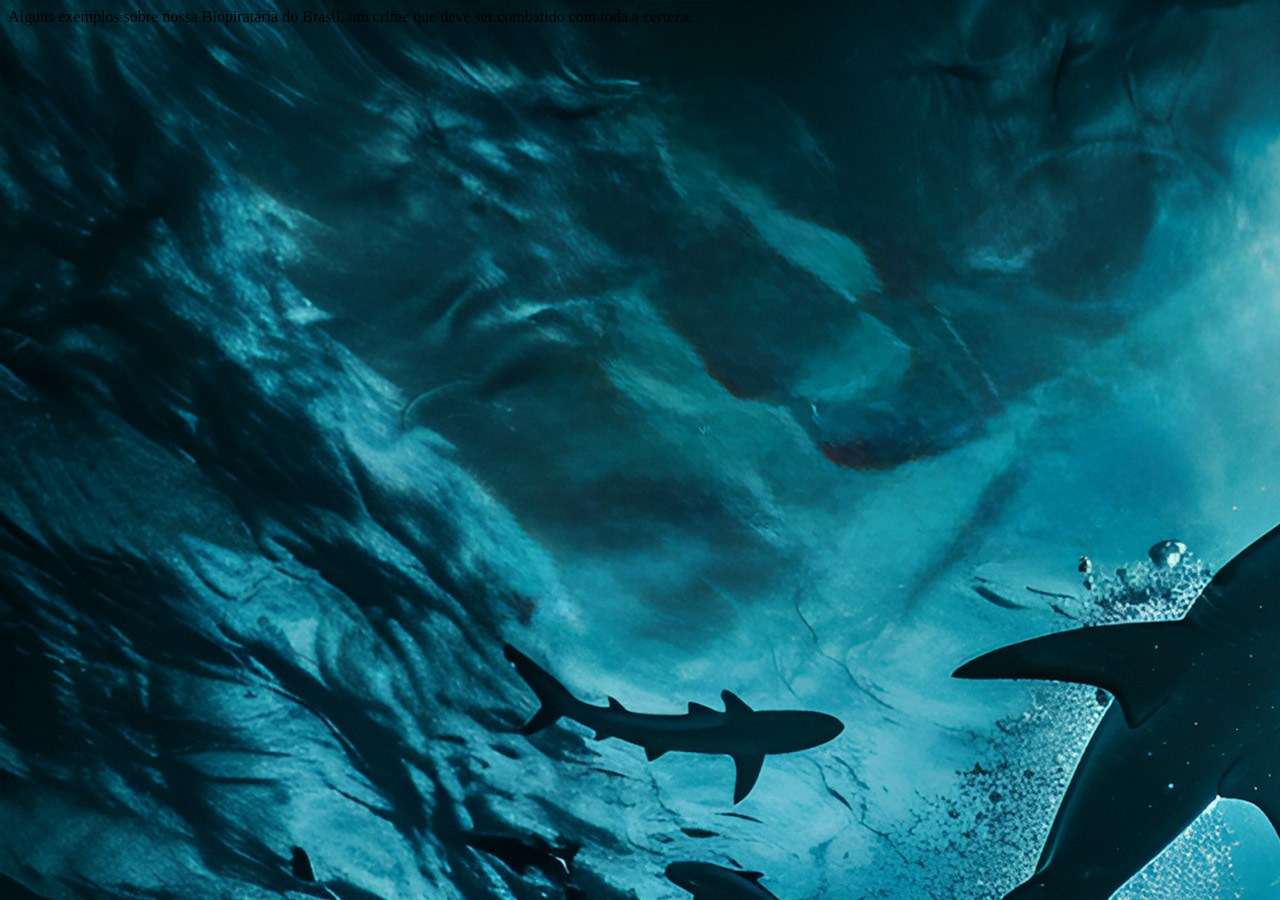
==== index.html @ efbcf55a "Rename indexpiratao.html to index.html" ====
<!DOCTYPE html>
<html>
  <head>
    <title>Biopirataria na Pratica</title>
    <link rel="stylesheet" href="style.css">
    <script src="script.js"></script>
  </head>
  <meta charset="UTF-8">
    <title>Imagem de Fundo</title>
    <style>
        body {
            background-image: url('realistic-shark-ocean.jpg');
        }
    </style>
    <header>
      Alguns exemplos sobre nossa Biopirataria do Brasil, um crime que deve ser combatido com toda a certeza.
    </header>
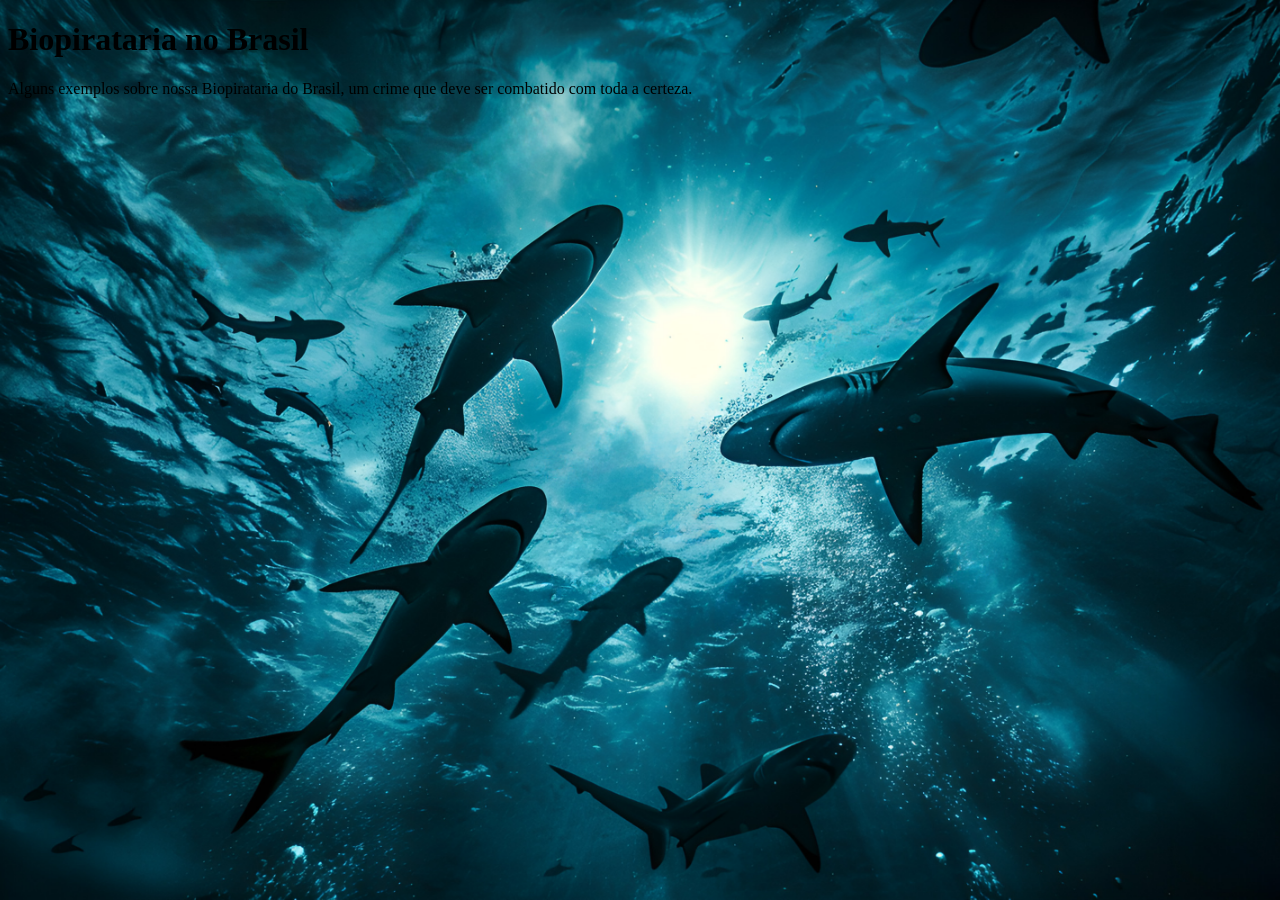
==== commit 92c614d8: "Update index.html" ====
--- a/index.html
+++ b/index.html
@@ -1,17 +1,25 @@
 <!DOCTYPE html>
-<html>
+<html lang="pt-BR">
   <head>
-    <title>Biopirataria na Pratica</title>
+    <meta charset="UTF-8">
+    <title>Biopirataria na Prática</title>
     <link rel="stylesheet" href="style.css">
-    <script src="script.js"></script>
+    <script src="script.js" defer></script>
+
+    <style>
+      body {
+        background-image: url('realistic-shark-ocean.jpg');
+        background-size: cover;       /* Faz a imagem cobrir toda a tela */
+        background-position: center;  /* Centraliza a imagem */
+        background-repeat: no-repeat; /* Evita que a imagem se repita */
+        background-attachment: fixed; /* Mantém a imagem fixa ao rolar a página */
+      }
+    </style>
   </head>
-  <meta charset="UTF-8">
-    <title>Imagem de Fundo</title>
-    <style>
-        body {
-            background-image: url('realistic-shark-ocean.jpg');
-        }
-    </style>
+  <body>
     <header>
-      Alguns exemplos sobre nossa Biopirataria do Brasil, um crime que deve ser combatido com toda a certeza.
+      <h1>Biopirataria no Brasil</h1>
+      <p>Alguns exemplos sobre nossa Biopirataria do Brasil, um crime que deve ser combatido com toda a certeza.</p>
     </header>
+  </body>
+</html>
--- a/style.css
+++ b/style.css
@@ -0,0 +1,24 @@
+@@ -9,3 +9,23 @@
+  margin: 20px;
+  justify-content: center;
+}
+
+.underline-fx {
+    display: inline-flex;
+    text-align: center;
+    
+    margin-top: 1vh;
+    
+    --s: 0.1em;   /* the thickness of the line */
+    --c: #3452eb; /* the color */
+    
+    color: #0000;
+    padding-bottom: var(--s);
+    background: 
+    linear-gradient(90deg,var(--c) 50%,#eb4034 0) calc(100% - var(--_p,0%))/200% 100%,
+      linear-gradient(var(--c) 0 0) 0% 100%/var(--_p,0%) var(--s) no-repeat;
+    -webkit-background-clip: text,padding-box;
+            background-clip: text,padding-box;
+    transition: 0.5s;
+  }
+.underline-fx:hover {--_p: 100%}
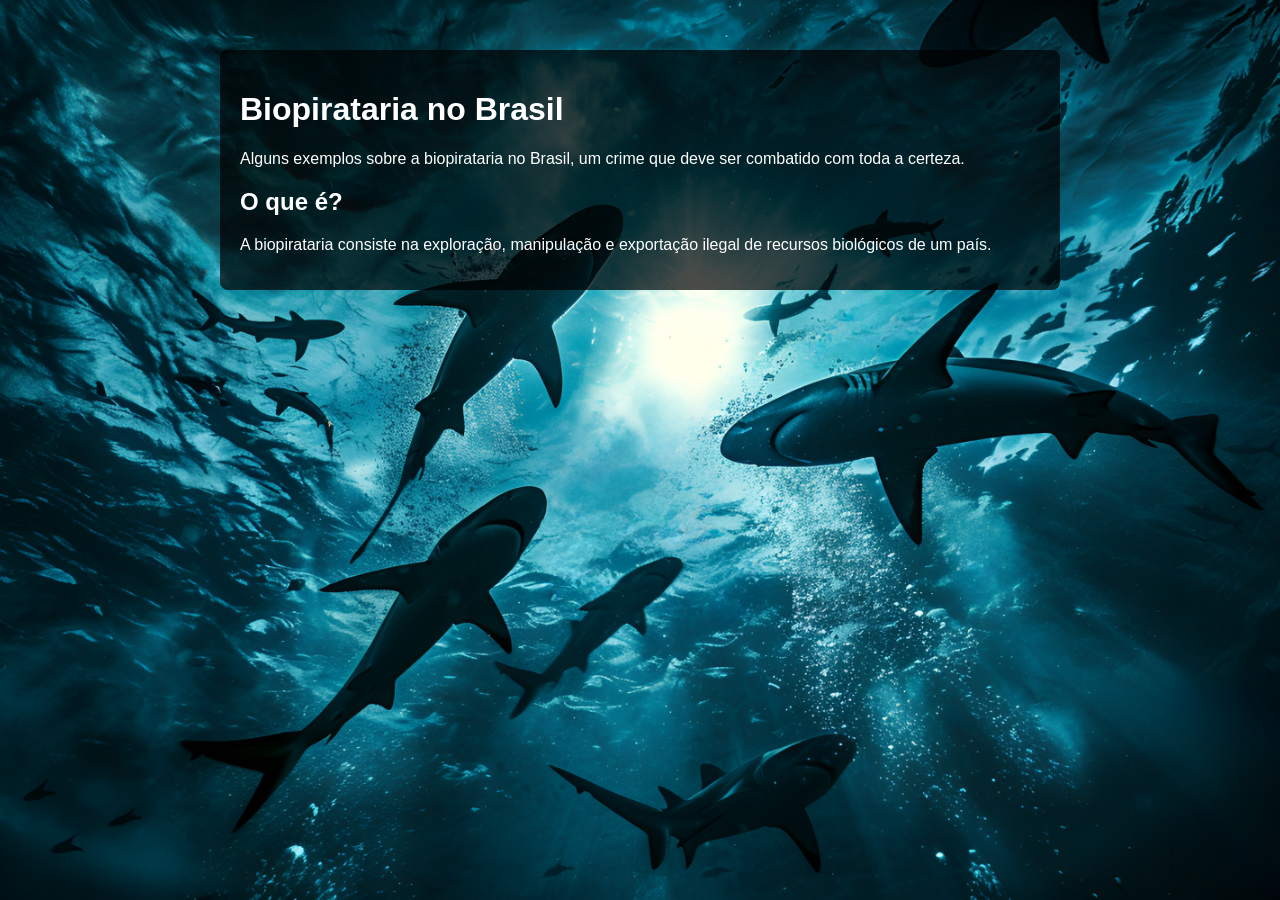
==== commit f6ed4a8b: "Update index.html" ====
--- a/index.html
+++ b/index.html
@@ -5,21 +5,40 @@
     <title>Biopirataria na Prática</title>
     <link rel="stylesheet" href="style.css">
     <script src="script.js" defer></script>
-
     <style>
       body {
         background-image: url('realistic-shark-ocean.jpg');
-        background-size: cover;       /* Faz a imagem cobrir toda a tela */
-        background-position: center;  /* Centraliza a imagem */
-        background-repeat: no-repeat; /* Evita que a imagem se repita */
-        background-attachment: fixed; /* Mantém a imagem fixa ao rolar a página */
+        background-size: cover;
+        background-position: center;
+        background-attachment: fixed;
+        color: white; /* Garante que o texto fique visível em cima do fundo escuro */
+        font-family: Arial, sans-serif;
+      }
+      
+      /* Uma caixa semitransparente para facilitar a leitura do texto */
+      .container {
+        background-color: rgba(0, 0, 0, 0.7);
+        margin: 50px auto;
+        padding: 20px;
+        max-width: 800px;
+        border-radius: 8px;
       }
     </style>
   </head>
+  
   <body>
-    <header>
-      <h1>Biopirataria no Brasil</h1>
-      <p>Alguns exemplos sobre nossa Biopirataria do Brasil, um crime que deve ser combatido com toda a certeza.</p>
-    </header>
+    <div class="container">
+      <header>
+        <h1>Biopirataria no Brasil</h1>
+        <p>Alguns exemplos sobre a biopirataria no Brasil, um crime que deve ser combatido com toda a certeza.</p>
+      </header>
+
+      <main>
+        <h2>O que é?</h2>
+        <p>A biopirataria consiste na exploração, manipulação e exportação ilegal de recursos biológicos de um país.</p>
+      </main>
+    </div>
   </body>
 </html>
+  </body>
+</html>
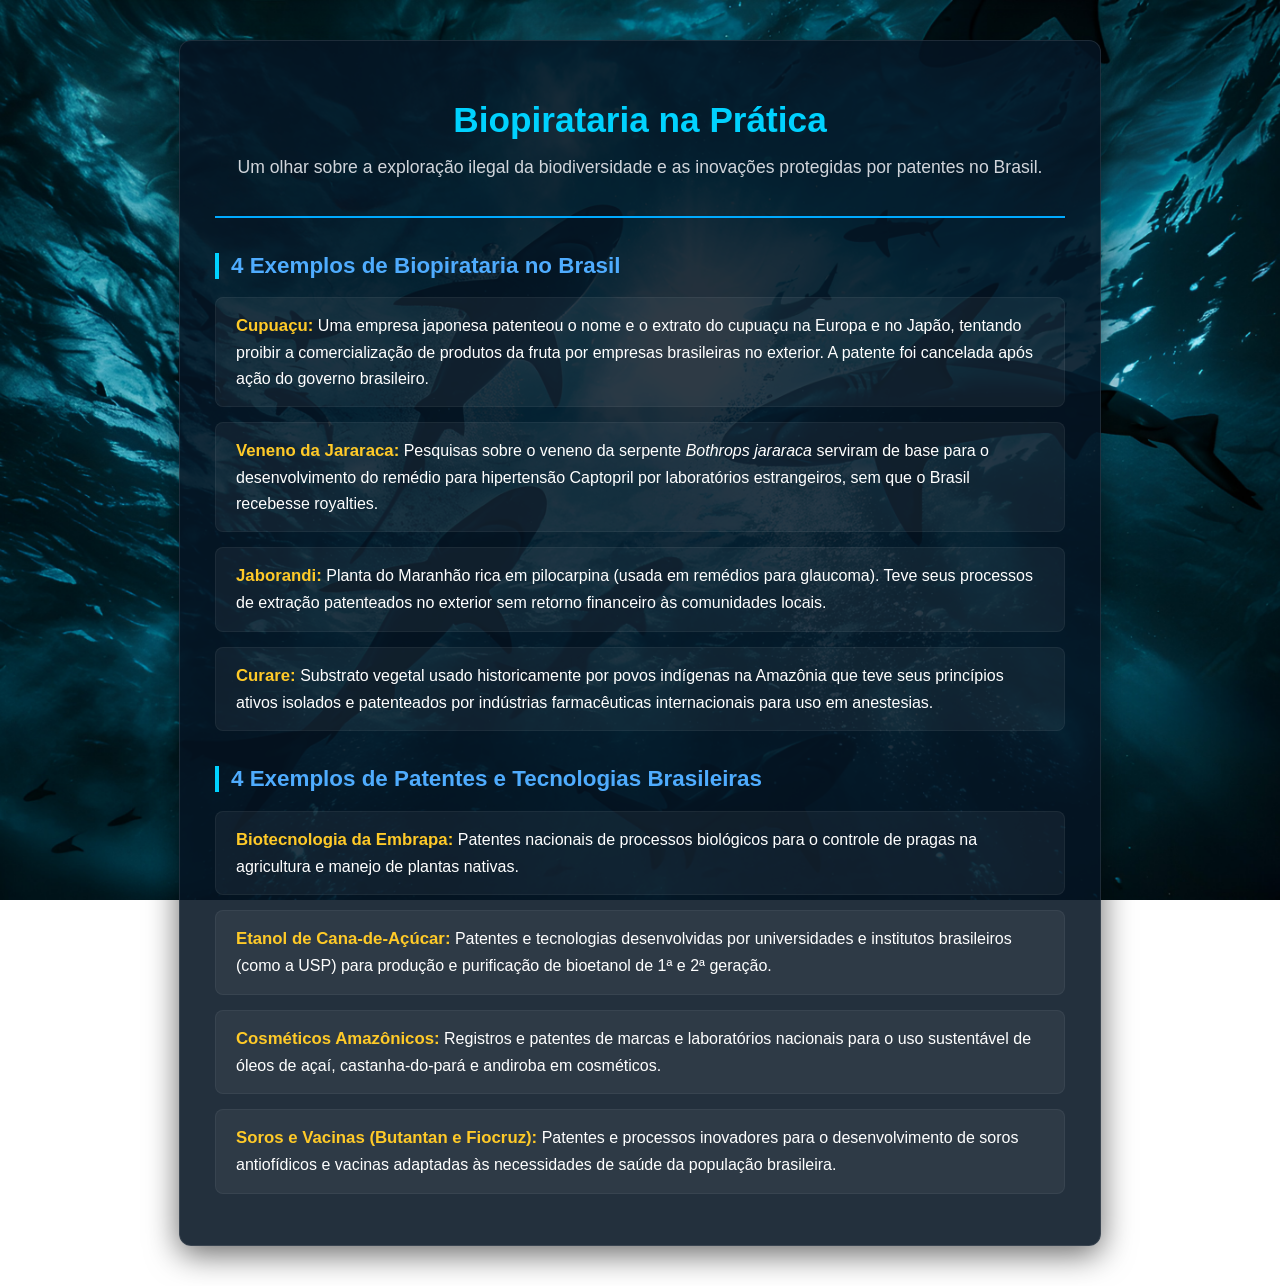
==== commit dbcf25c7: "Update index.html" ====
--- a/index.html
+++ b/index.html
@@ -2,43 +2,137 @@
 <html lang="pt-BR">
   <head>
     <meta charset="UTF-8">
-    <title>Biopirataria na Prática</title>
+    <meta name="viewport" content="width=device-width, initial-scale=1.0">
+    <title>Biopirataria e Patentes no Brasil</title>
+
     <link rel="stylesheet" href="style.css">
     <script src="script.js" defer></script>
+
     <style>
+      /* Configuração do fundo e fonte geral */
       body {
         background-image: url('realistic-shark-ocean.jpg');
         background-size: cover;
         background-position: center;
         background-attachment: fixed;
-        color: white; /* Garante que o texto fique visível em cima do fundo escuro */
-        font-family: Arial, sans-serif;
+        background-repeat: no-repeat;
+        font-family: 'Segoe UI', Tahoma, Geneva, Verdana, sans-serif;
+        color: #ffffff;
+        margin: 0;
+        padding: 40px 20px;
       }
-      
-      /* Uma caixa semitransparente para facilitar a leitura do texto */
+
+      /* Caixa principal transparente para destacar o texto sobre o fundo */
       .container {
-        background-color: rgba(0, 0, 0, 0.7);
-        margin: 50px auto;
-        padding: 20px;
-        max-width: 800px;
+        max-width: 850px;
+        margin: 0 auto;
+        background-color: rgba(5, 20, 35, 0.88);
+        padding: 35px;
+        border-radius: 12px;
+        box-shadow: 0 8px 32px rgba(0, 0, 0, 0.6);
+        border: 1px solid rgba(255, 255, 255, 0.1);
+      }
+
+      /* Cabeçalho */
+      header {
+        text-align: center;
+        border-bottom: 2px solid #00aaff;
+        padding-bottom: 20px;
+        margin-bottom: 30px;
+      }
+
+      h1 {
+        color: #00d2ff;
+        margin-bottom: 10px;
+        font-size: 2.2rem;
+      }
+
+      header p {
+        color: #d1d5db;
+        font-size: 1.1rem;
+      }
+
+      /* Títulos das seções */
+      h2 {
+        color: #4facfe;
+        margin-top: 35px;
+        font-size: 1.4rem;
+        border-left: 4px solid #00d2ff;
+        padding-left: 12px;
+      }
+
+      /* Estilização das listas */
+      ul {
+        list-style: none;
+        padding: 0;
+      }
+
+      li {
+        background-color: rgba(255, 255, 255, 0.05);
+        margin-bottom: 15px;
+        padding: 15px 20px;
         border-radius: 8px;
+        line-height: 1.6;
+        border: 1px solid rgba(255, 255, 255, 0.05);
+      }
+
+      strong {
+        color: #ffca28;
+        font-size: 1.05rem;
       }
     </style>
   </head>
-  
+
   <body>
     <div class="container">
+      
       <header>
-        <h1>Biopirataria no Brasil</h1>
-        <p>Alguns exemplos sobre a biopirataria no Brasil, um crime que deve ser combatido com toda a certeza.</p>
+        <h1>Biopirataria na Prática</h1>
+        <p>Um olhar sobre a exploração ilegal da biodiversidade e as inovações protegidas por patentes no Brasil.</p>
       </header>
 
       <main>
-        <h2>O que é?</h2>
-        <p>A biopirataria consiste na exploração, manipulação e exportação ilegal de recursos biológicos de um país.</p>
+        <section>
+          <h2>4 Exemplos de Biopirataria no Brasil</h2>
+          <ul>
+            <li>
+              <strong>Cupuaçu:</strong> Uma empresa japonesa patenteou o nome e o extrato do cupuaçu na Europa e no Japão, tentando proibir a comercialização de produtos da fruta por empresas brasileiras no exterior. A patente foi cancelada após ação do governo brasileiro.
+            </li>
+            <li>
+              <strong>Veneno da Jararaca:</strong> Pesquisas sobre o veneno da serpente <em>Bothrops jararaca</em> serviram de base para o desenvolvimento do remédio para hipertensão Captopril por laboratórios estrangeiros, sem que o Brasil recebesse royalties.
+            </li>
+            <li>
+              <strong>Jaborandi:</strong> Planta do Maranhão rica em pilocarpina (usada em remédios para glaucoma). Teve seus processos de extração patenteados no exterior sem retorno financeiro às comunidades locais.
+            </li>
+            <li>
+              <strong>Curare:</strong> Substrato vegetal usado historicamente por povos indígenas na Amazônia que teve seus princípios ativos isolados e patenteados por indústrias farmacêuticas internacionais para uso em anestesias.
+            </li>
+          </ul>
+        </section>
+
+        <section>
+          <h2>4 Exemplos de Patentes e Tecnologias Brasileiras</h2>
+          <ul>
+            <li>
+              <strong>Biotecnologia da Embrapa:</strong> Patentes nacionais de processos biológicos para o controle de pragas na agricultura e manejo de plantas nativas.
+            </li>
+            <li>
+              <strong>Etanol de Cana-de-Açúcar:</strong> Patentes e tecnologias desenvolvidas por universidades e institutos brasileiros (como a USP) para produção e purificação de bioetanol de 1ª e 2ª geração.
+            </li>
+            <li>
+              <strong>Cosméticos Amazônicos:</strong> Registros e patentes de marcas e laboratórios nacionais para o uso sustentável de óleos de açaí, castanha-do-pará e andiroba em cosméticos.
+            </li>
+            <li>
+              <strong>Soros e Vacinas (Butantan e Fiocruz):</strong> Patentes e processos inovadores para o desenvolvimento de soros antiofídicos e vacinas adaptadas às necessidades de saúde da população brasileira.
+            </li>
+          </ul>
+        </section>
       </main>
+
     </div>
   </body>
 </html>
   </body>
 </html>
+  </body>
+</html>
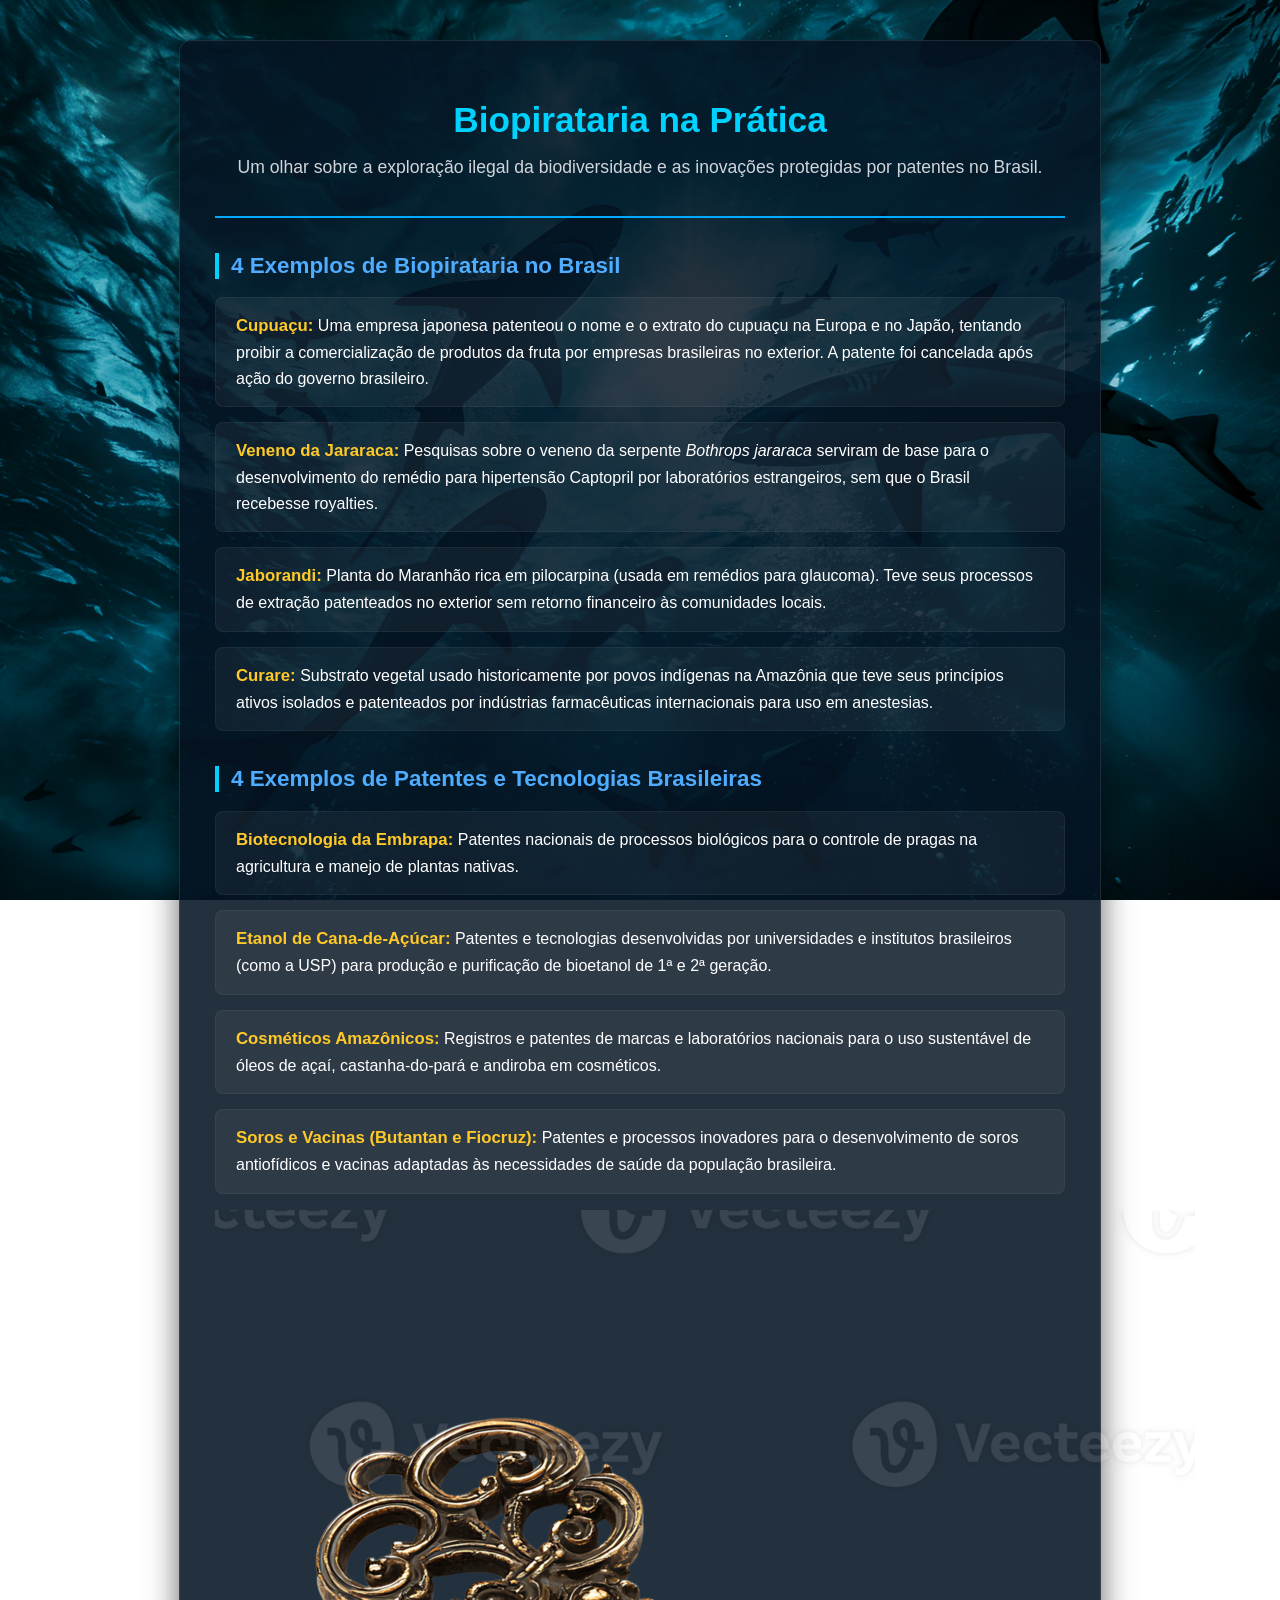
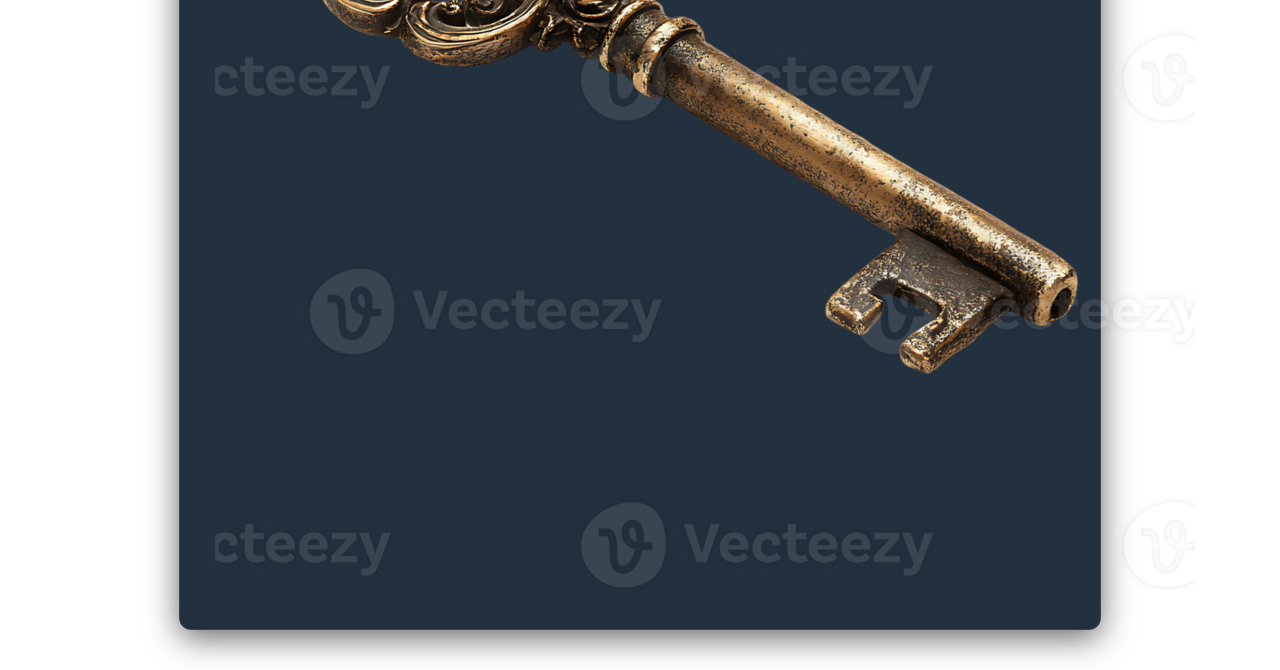
==== commit 414948fe: "Add link and image section to index.html Added a new section with a link and image to index.html." ====
--- a/index.html
+++ b/index.html
@@ -129,6 +129,17 @@
         </section>
       </main>
 
+          </main>
+
+      <section class="chave-link">
+        <a href="https://www.canva.com/design/DAHR_K_OYP8/JCEWESA8qCUxaVboT-ECFA/edit" target="_blank">
+          <img 
+            src="detailed-gold-ornamental-key-vintage-metallic-treasure-on-transparent-background-png.webp" 
+            alt="Chave ornamental dourada"
+          >
+        </a>
+      </section>
+
     </div>
   </body>
 </html>
